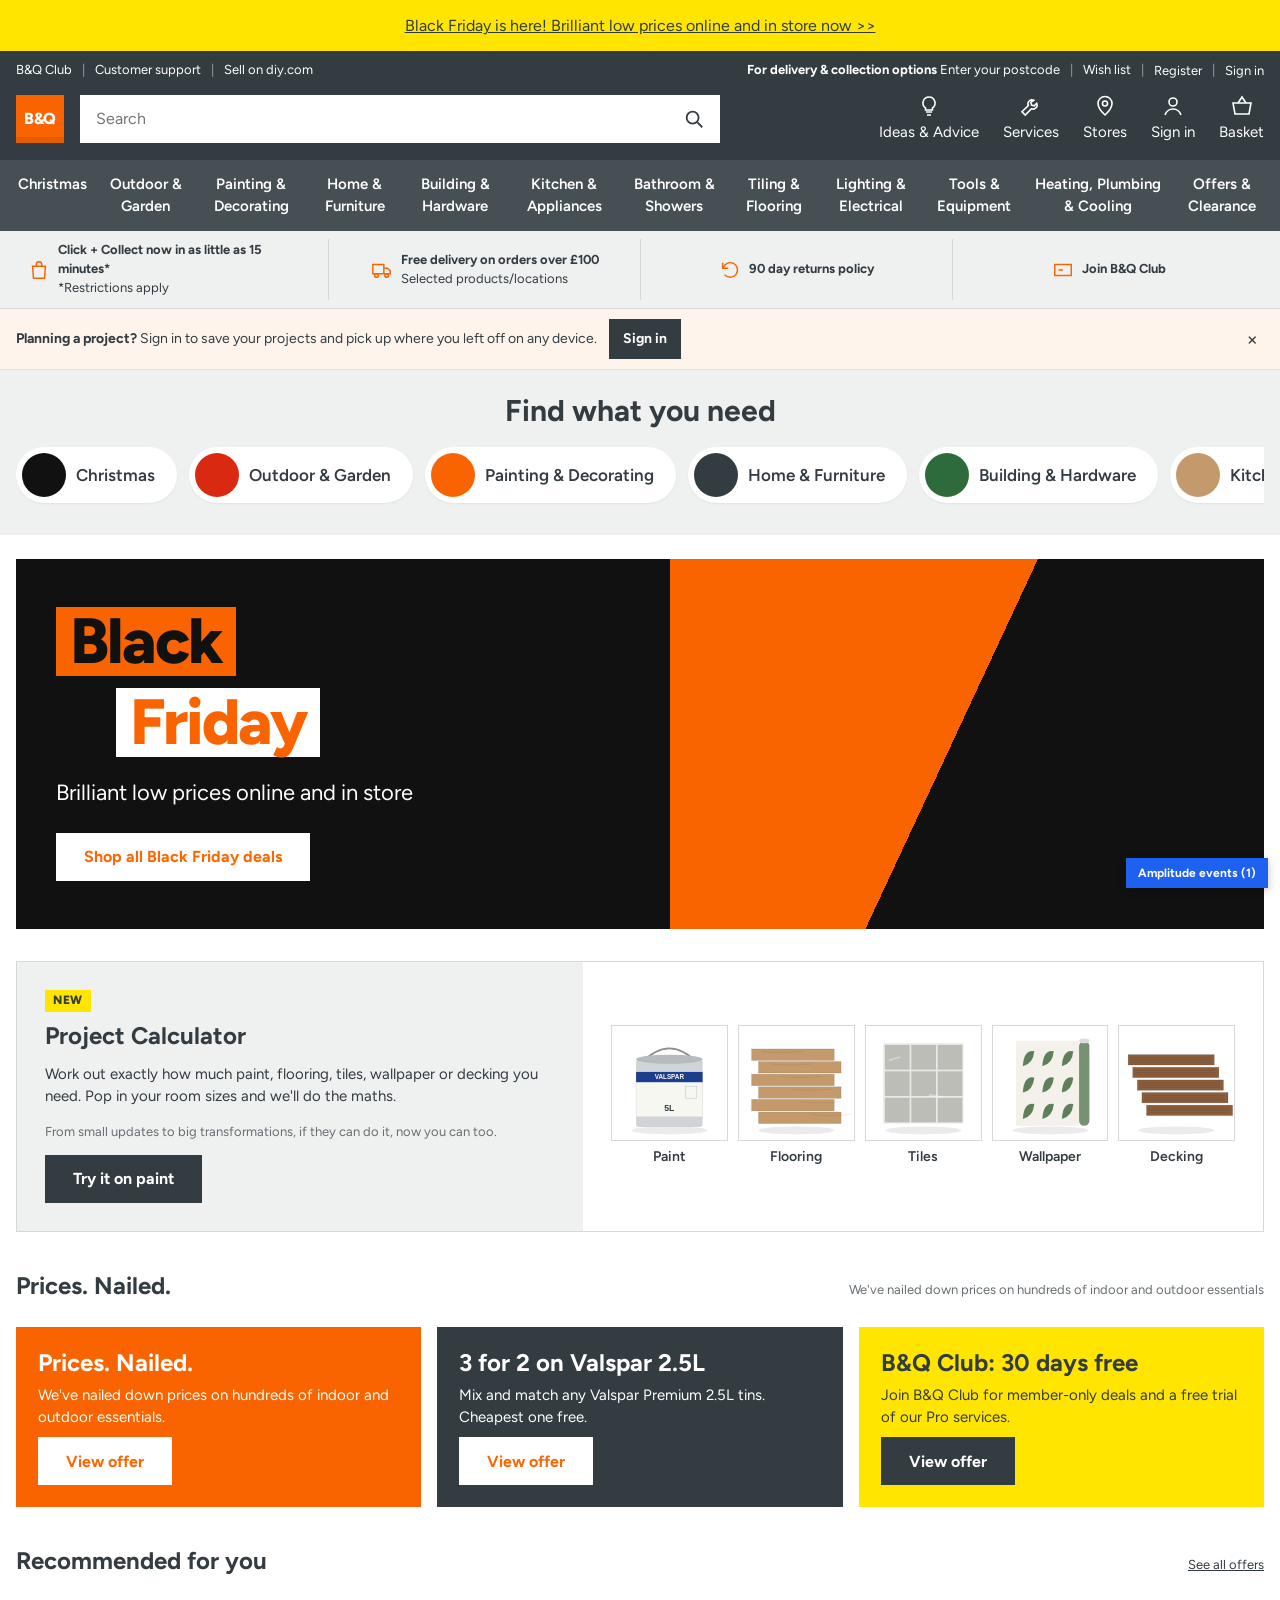
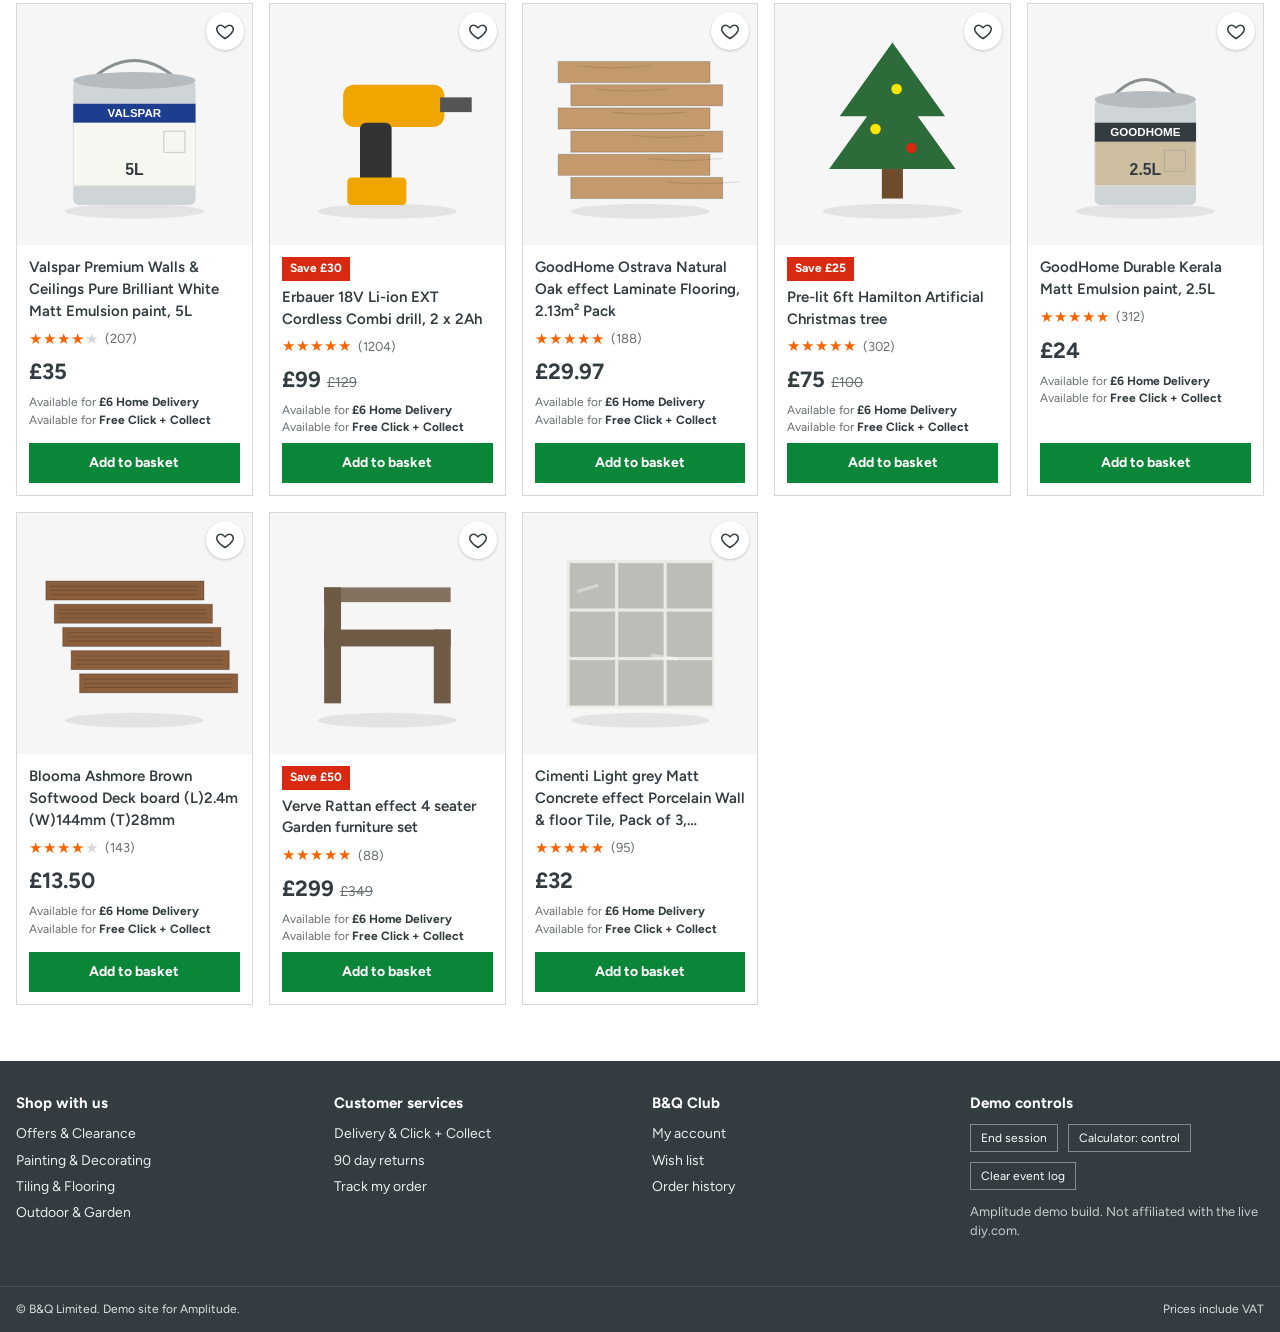
==== index.html @ e7b32d79 "Amplitude demo site for B&Q Co-Authored-By: Claude Opus 5.5 <noreply@anthropic.com>" ====
<!doctype html>
<html lang="en-GB">
<head>
<meta charset="utf-8">
<meta name="viewport" content="width=device-width, initial-scale=1">
<!-- Analytics + Session Replay (unified smart loader) -->
<script src="https://cdn.amplitude.com/script/c4f6abd9bf3540b35420fd5018dab420.js"></script>
<!-- Web Experiment — required for the visual editor to attach -->
<script src="https://cdn.amplitude.com/script/c4f6abd9bf3540b35420fd5018dab420.experiment.js"></script>
<!-- Guides & Surveys -->
<script src="https://cdn.amplitude.com/script/c4f6abd9bf3540b35420fd5018dab420.engagement.js"></script>
<script>
  // Calculator experiment preview override (?calc_variant=treatment|control), applied before first paint.
  // The live treatment is served by Web Experiment flag "calculator-item-search-improvement" (see README).
  (function () { try {
    var q = new URLSearchParams(location.search).get('calc_variant');
    if (q) localStorage.setItem('bq_calc_variant', JSON.stringify(q));
    if (JSON.parse(localStorage.getItem('bq_calc_variant') || 'null') === 'treatment') document.documentElement.classList.add('calc-improved');
  } catch (e) {} })();
  if (window.amplitude) {
    if (window.sessionReplay) amplitude.add(window.sessionReplay.plugin({ sampleRate: 1 }));
    if (window.engagement)    amplitude.add(window.engagement.plugin());
    amplitude.init("c4f6abd9bf3540b35420fd5018dab420", { fetchRemoteConfig: true, autocapture: true });
  }
</script>
<title>DIY Products at Everyday Low Prices at B&amp;Q</title>
<meta name="description" content="DIY products at everyday low prices. Amplitude demo build.">
<link rel="preconnect" href="https://fonts.googleapis.com">
<link rel="preconnect" href="https://fonts.gstatic.com" crossorigin>
<link rel="stylesheet" href="https://fonts.googleapis.com/css2?family=Figtree:wght@400;600;700;800&amp;display=swap">
<link rel="stylesheet" href="./assets/css/app.css">
</head>
<body data-page="home">
<div id="site-header"></div>
<main>
<section class="find"><div class="wrap"><h2>Find what you need</h2><div class="chips" id="chips"></div></div></section>
<div class="wrap" style="padding-top:24px">
  <section class="hero" aria-label="Black Friday">
    <div class="copy">
      <span class="stamp">Black</span><span class="stamp">Friday</span>
      <p>Brilliant low prices online and in store</p>
      <a class="btn btn-promo" href="category.html?c=offers" style="align-self:flex-start">Shop all Black Friday deals</a>
    </div>
    <div class="art" aria-hidden="true"></div>
  </section>
  <section class="section" id="project-calculator">
    <div class="calc-promo">
      <div class="left">
        <span class="tag-new">New</span>
        <h2 style="margin-top:10px">Project Calculator</h2>
        <p>Work out exactly how much paint, flooring, tiles, wallpaper or decking you need. Pop in your room sizes and we'll do the maths.</p>
        <p class="muted small">From small updates to big transformations, if they can do it, now you can too.</p>
        <a class="btn btn-dark" href="product.html?id=ITEM_001#calc">Try it on paint</a>
      </div>
      <div class="right" id="calcTiles"></div>
    </div>
  </section>
  <section class="section"><div class="section-head"><h2>Prices. Nailed.</h2><span class="small muted">We've nailed down prices on hundreds of indoor and outdoor essentials</span></div><div class="offer-grid" id="offers"></div></section>
  <section class="section"><div class="section-head"><h2>Recommended for you</h2><a href="category.html?c=offers" class="small">See all offers</a></div><div class="grid" id="recs"></div></section>
</div>
</main>
<div id="site-footer"></div>
<script src="./assets/js/catalogue.js"></script>
<script src="./assets/js/app.js"></script>
</body>
</html>
---- assets/css/app.css ----
/* B&Q demo — palette captured from diy.com (see brand.md) */
:root {
  --charcoal: #323C41;
  --slate: #464F54;
  --orange: #FA6400;
  --orange-2: #FF6600;
  --green: #098638;
  --green-dark: #076b2c;
  --yellow: #FFE500;
  --red: #D92910;
  --grey: #676E72;
  --grey-2: #8A9092;
  --border: #D6D8D9;
  --surface: #EFF0F0;
  --white: #FFFFFF;
  --font: "Figtree", "Inter", Arial, sans-serif;
  --wrap: 1332px;
}
* { box-sizing: border-box; }
html { -webkit-text-size-adjust: 100%; }
body { margin: 0; font-family: var(--font); color: var(--charcoal); background: var(--white); font-size: 15px; line-height: 1.45; }
a { color: inherit; }
img, svg { max-width: 100%; }
button, input, select { font-family: inherit; font-size: inherit; color: inherit; }
h1, h2, h3 { line-height: 1.15; margin: 0 0 .5em; }
h1 { font-size: 30px; font-weight: 700; }
h2 { font-size: 24px; font-weight: 700; }
h3 { font-size: 18px; font-weight: 700; }
.wrap { max-width: var(--wrap); margin: 0 auto; padding: 0 16px; }
.sr-only { position: absolute; width: 1px; height: 1px; overflow: hidden; clip: rect(0 0 0 0); }
[hidden] { display: none !important; }

/* ---------- Buttons (square corners, bold, solid fill) ---------- */
.btn { display: inline-flex; align-items: center; justify-content: center; gap: 8px; border: 0; border-radius: 0; padding: 12px 28px; font-weight: 700; font-size: 16px; cursor: pointer; text-decoration: none; min-height: 48px; transition: background .15s, color .15s; }
.btn-buy { background: var(--green); color: #fff; }
.btn-buy:hover { background: var(--green-dark); }
.btn-buy:disabled { background: var(--border); color: var(--grey); cursor: not-allowed; }
.btn-orange { background: var(--orange); color: #fff; }
.btn-orange:hover { background: #d95600; }
.btn-promo { background: #fff; color: var(--orange-2); }
.btn-dark { background: var(--charcoal); color: #fff; }
.btn-dark:hover { background: #20282c; }
.btn-outline { background: #fff; color: var(--charcoal); box-shadow: inset 0 0 0 2px var(--charcoal); }
.btn-outline:hover { background: var(--surface); }
.btn-block { width: 100%; }
.btn-sm { padding: 8px 14px; min-height: 40px; font-size: 14px; }
.link { color: var(--charcoal); font-weight: 700; text-decoration: underline; background: none; border: 0; padding: 0; cursor: pointer; }

/* ---------- Header ---------- */
.promo-strip { background: var(--yellow); text-align: center; padding: 14px 16px; font-size: 16px; }
.promo-strip a { text-decoration: underline; }
.site-header { background: var(--charcoal); color: #fff; }
.utility { display: flex; justify-content: space-between; align-items: center; font-size: 13px; padding: 10px 16px 0; gap: 12px; }
.utility nav { display: flex; gap: 10px; align-items: center; flex-wrap: wrap; }
.utility a, .utility button { color: #fff; text-decoration: none; background: none; border: 0; padding: 0; cursor: pointer; font-size: 13px; }
.utility a:hover, .utility button:hover { text-decoration: underline; }
.utility .sep { opacity: .5; }
.mainbar { display: flex; align-items: center; gap: 16px; padding: 14px 16px 16px; }
.logo { flex: 0 0 auto; width: 48px; height: 48px; background: var(--orange); color: #fff; font-weight: 800; font-size: 16px; display: flex; align-items: center; justify-content: center; text-decoration: none; letter-spacing: -.5px; box-shadow: inset 0 -6px 0 rgba(0,0,0,.08); }
.search { flex: 1 1 auto; max-width: 640px; display: flex; background: #fff; }
.search input { flex: 1; border: 0; padding: 0 16px; height: 48px; font-size: 16px; min-width: 0; outline: none; }
.search button { width: 52px; border: 0; background: #fff; cursor: pointer; display: flex; align-items: center; justify-content: center; }
.icons { margin-left: auto; display: flex; gap: 24px; }
.icons a { color: #fff; text-decoration: none; display: flex; flex-direction: column; align-items: center; gap: 4px; font-size: 15px; position: relative; }
.icons a:hover span { text-decoration: underline; }
.icons svg { width: 24px; height: 24px; }
.badge-count { position: absolute; top: -6px; right: -2px; background: var(--orange); color: #fff; font-size: 11px; font-weight: 700; border-radius: 10px; min-width: 18px; height: 18px; display: flex; align-items: center; justify-content: center; padding: 0 4px; }
.deptnav { background: var(--slate); }
.deptnav ul { list-style: none; margin: 0 auto; padding: 0 8px; display: flex; justify-content: space-between; max-width: var(--wrap); }
.deptnav a { display: block; color: #fff; text-decoration: none; font-size: 15px; font-weight: 600; padding: 14px 10px; text-align: center; }
.deptnav a:hover, .deptnav a.active { background: var(--charcoal); }
.usp { background: var(--surface); border-bottom: 1px solid var(--border); }
.usp ul { list-style: none; margin: 0 auto; padding: 8px 16px; display: grid; grid-template-columns: repeat(4, 1fr); max-width: var(--wrap); font-size: 13px; }
.usp li { display: flex; align-items: center; gap: 8px; justify-content: center; padding: 2px 12px; border-left: 1px solid var(--border); }
.usp li:first-child { border-left: 0; }
.usp b { display: block; }
.usp svg { color: var(--orange); flex: 0 0 auto; }

/* ---------- Guest nudge ---------- */
.nudge { background: #FFF4EC; border-bottom: 1px solid #FFD9BF; font-size: 14px; }
.nudge .wrap { display: flex; align-items: center; gap: 12px; padding-top: 10px; padding-bottom: 10px; flex-wrap: wrap; }
.nudge .x { margin-left: auto; background: none; border: 0; font-size: 20px; cursor: pointer; line-height: 1; }

/* ---------- Footer ---------- */
.site-footer { background: var(--charcoal); color: #fff; margin-top: 48px; font-size: 14px; }
.site-footer .cols { display: grid; grid-template-columns: repeat(4, 1fr); gap: 24px; padding: 32px 16px; }
.site-footer h4 { margin: 0 0 10px; font-size: 15px; }
.site-footer ul { list-style: none; margin: 0; padding: 0; }
.site-footer li { margin: 6px 0; }
.site-footer a { color: #fff; text-decoration: none; opacity: .9; }
.site-footer a:hover { text-decoration: underline; }
.site-footer .legal { border-top: 1px solid rgba(255,255,255,.15); padding: 14px 16px; display: flex; justify-content: space-between; gap: 12px; flex-wrap: wrap; opacity: .85; font-size: 12px; }
.demo-tools { display: flex; gap: 10px; align-items: center; flex-wrap: wrap; }
.demo-tools button { background: transparent; color: #fff; border: 1px solid rgba(255,255,255,.4); padding: 6px 10px; cursor: pointer; font-size: 12px; }

/* ---------- Generic layout ---------- */
main { min-height: 50vh; }
.section { padding: 32px 0 8px; }
.section-head { display: flex; align-items: baseline; justify-content: space-between; gap: 12px; margin-bottom: 16px; }
.crumbs { font-size: 13px; color: var(--grey); padding: 14px 0; }
.crumbs a { color: var(--grey); }
.muted { color: var(--grey); }
.small { font-size: 13px; }
.panel { border: 1px solid var(--border); padding: 20px; background: #fff; }

/* ---------- Home ---------- */
.find { background: var(--surface); padding: 24px 0; }
.find h2 { text-align: center; font-size: 30px; }
.chips { display: flex; gap: 12px; overflow-x: auto; padding: 4px 0 8px; scrollbar-width: thin; }
.chip { flex: 0 0 auto; display: flex; align-items: center; gap: 10px; background: #fff; border-radius: 40px; padding: 6px 22px 6px 6px; text-decoration: none; font-weight: 600; font-size: 17px; box-shadow: 0 1px 2px rgba(0,0,0,.06); }
.chip i { width: 44px; height: 44px; border-radius: 50%; display: block; background: var(--orange); }
.hero { display: grid; grid-template-columns: 1.1fr 1fr; background: #111; color: #fff; min-height: 360px; position: relative; overflow: hidden; }
.hero .copy { padding: 48px 40px; display: flex; flex-direction: column; justify-content: center; gap: 12px; position: relative; z-index: 1; }
.hero .stamp { display: inline-block; background: var(--orange); color: #111; font-size: 64px; font-weight: 800; line-height: .95; padding: 4px 14px; align-self: flex-start; letter-spacing: -2px; }
.hero .stamp + .stamp { background: #fff; color: var(--orange); margin-left: 60px; }
.hero p { font-size: 22px; margin: 8px 0 12px; max-width: 420px; }
.hero .art { background: linear-gradient(115deg, var(--orange) 0 48%, #111 48%); }
.offer-grid { display: grid; grid-template-columns: repeat(3, 1fr); gap: 16px; }
.offer-card { background: var(--orange); color: #fff; padding: 22px; display: flex; flex-direction: column; gap: 8px; min-height: 180px; }
.offer-card.alt { background: var(--charcoal); }
.offer-card.alt2 { background: var(--yellow); color: var(--charcoal); }
.offer-card h3 { font-size: 24px; margin: 0; }
.offer-card .btn { margin-top: auto; align-self: flex-start; }
.calc-promo { display: grid; grid-template-columns: 1fr 1.2fr; border: 1px solid var(--border); }
.calc-promo .left { background: var(--surface); padding: 28px; }
.calc-promo .right { padding: 28px; display: grid; grid-template-columns: repeat(5, 1fr); gap: 10px; align-content: center; }
.calc-promo .right a { text-decoration: none; text-align: center; font-weight: 600; font-size: 14px; }
.calc-promo .right .tile { aspect-ratio: 1; border: 1px solid var(--border); display: flex; align-items: center; justify-content: center; margin-bottom: 6px; background: #fff; }
.tag-new { display: inline-block; background: var(--yellow); color: var(--charcoal); font-weight: 800; font-size: 12px; padding: 2px 8px; letter-spacing: .5px; text-transform: uppercase; vertical-align: middle; }

/* ---------- Product cards ---------- */
.grid { display: grid; grid-template-columns: repeat(auto-fill, minmax(220px, 1fr)); gap: 16px; }
.card { border: 1px solid var(--border); display: flex; flex-direction: column; background: #fff; position: relative; }
.card .media { display: block; background: #F6F6F6; aspect-ratio: 1; padding: 12px; }
.card .media svg { width: 100%; height: 100%; }
.card .body { padding: 12px; display: flex; flex-direction: column; gap: 6px; flex: 1; }
.card .name { font-size: 15px; font-weight: 600; text-decoration: none; display: -webkit-box; -webkit-line-clamp: 3; -webkit-box-orient: vertical; overflow: hidden; }
.card .name:hover { text-decoration: underline; }
.card .price { font-size: 22px; font-weight: 700; }
.card .was { color: var(--grey); text-decoration: line-through; font-size: 14px; font-weight: 400; margin-left: 6px; }
.card .avail { font-size: 12px; color: var(--grey); }
.card .avail b { color: var(--charcoal); }
.card .btn { margin-top: auto; }
.wish { position: absolute; top: 8px; right: 8px; width: 38px; height: 38px; border-radius: 50%; border: 0; background: #fff; box-shadow: 0 1px 3px rgba(0,0,0,.2); cursor: pointer; display: flex; align-items: center; justify-content: center; z-index: 1; }
.wish svg { width: 20px; height: 20px; }
.wish.on svg path { fill: var(--orange); stroke: var(--orange); }
.stars { display: inline-flex; align-items: center; gap: 6px; font-size: 13px; color: var(--grey); }
.stars .s { color: var(--orange); letter-spacing: 1px; font-size: 15px; }
.pill { display: inline-block; font-size: 12px; font-weight: 700; padding: 3px 8px; }
.pill-red { background: var(--red); color: #fff; }
.pill-oos { background: var(--surface); color: var(--red); border: 1px solid var(--red); }
.pill-grey { background: var(--surface); color: var(--charcoal); }
.pill-spons { background: #F5F5F5; color: var(--grey); border: 1px solid var(--border); font-weight: 600; }

/* ---------- Category / search ---------- */
.listing { display: grid; grid-template-columns: 240px 1fr; gap: 24px; }
.filters h3 { font-size: 16px; border-bottom: 1px solid var(--border); padding-bottom: 8px; }
.filters label { display: flex; gap: 8px; padding: 6px 0; font-size: 14px; cursor: pointer; }
.toolbar { display: flex; justify-content: space-between; align-items: center; gap: 12px; margin-bottom: 14px; flex-wrap: wrap; }
.toolbar select { border: 1px solid var(--border); padding: 8px 10px; background: #fff; }

/* ---------- Product page ---------- */
.pdp { display: grid; grid-template-columns: 1.1fr 1fr; gap: 32px; }
.pdp .gallery { background: #F6F6F6; aspect-ratio: 1; display: flex; align-items: center; justify-content: center; padding: 40px; position: relative; }
.pdp .gallery svg { width: 100%; height: 100%; }
.pdp h1 { font-size: 26px; }
.pdp .price { font-size: 34px; font-weight: 800; margin: 8px 0 4px; }
.pdp .was { color: var(--grey); text-decoration: line-through; font-size: 18px; font-weight: 400; margin-left: 8px; }
.pdp .viewed { font-size: 13px; color: var(--grey); }
.fulfil { display: grid; grid-template-columns: 1fr 1fr; gap: 10px; margin: 16px 0; }
.fulfil div { border: 1px solid var(--border); padding: 12px; font-size: 14px; }
.fulfil b { display: block; }
.buyrow { display: flex; gap: 10px; align-items: stretch; }
.qty { display: flex; border: 1px solid var(--charcoal); }
.qty button { width: 44px; border: 0; background: #fff; font-size: 20px; cursor: pointer; }
.qty input { width: 52px; border: 0; text-align: center; font-weight: 700; font-size: 16px; -moz-appearance: textfield; }
.qty input::-webkit-outer-spin-button, .qty input::-webkit-inner-spin-button { -webkit-appearance: none; margin: 0; }
.buyrow .btn-buy { flex: 1; }
.wish-inline { width: 52px; border: 1px solid var(--charcoal); background: #fff; cursor: pointer; display: flex; align-items: center; justify-content: center; }
.wish-inline.on svg path { fill: var(--orange); stroke: var(--orange); }
.offer-pill { margin: 10px 0; display: flex; gap: 10px; align-items: center; background: #FFF4EC; border-left: 4px solid var(--orange); padding: 10px 12px; font-size: 14px; }
.accordion { border-top: 1px solid var(--border); margin-top: 24px; }
.accordion details { border-bottom: 1px solid var(--border); }
.accordion summary { padding: 16px 4px; font-weight: 700; font-size: 17px; cursor: pointer; list-style: none; display: flex; justify-content: space-between; }
.accordion summary::-webkit-details-marker { display: none; }
.accordion summary::after { content: "+"; font-size: 22px; line-height: 1; }
.accordion details[open] summary::after { content: "−"; }
.accordion .inner { padding: 0 4px 18px; font-size: 15px; }
.review { border-top: 1px solid var(--surface); padding: 12px 0; }
.specs { width: 100%; border-collapse: collapse; font-size: 14px; }
.specs td { padding: 8px; border-bottom: 1px solid var(--surface); }
.specs td:first-child { color: var(--grey); width: 45%; }

/* ---------- Project Calculator ---------- */
.calc { border: 2px solid var(--charcoal); margin: 20px 0; background: #fff; }
.calc-toggle { width: 100%; display: flex; align-items: center; gap: 12px; padding: 14px 16px; background: var(--surface); border: 0; cursor: pointer; text-align: left; }
.calc-toggle .ico { width: 40px; height: 40px; background: var(--orange); color: #fff; display: flex; align-items: center; justify-content: center; flex: 0 0 auto; }
.calc-toggle b { display: block; font-size: 17px; }
.calc-toggle .chev { margin-left: auto; font-size: 22px; transition: transform .2s; }
.calc.open .calc-toggle .chev { transform: rotate(180deg); }
.calc-body { padding: 16px; }
.calc-fields { display: grid; grid-template-columns: repeat(4, 1fr); gap: 12px; }
.field label { display: block; font-size: 13px; font-weight: 700; margin-bottom: 4px; }
.field input, .field select { width: 100%; height: 48px; border: 1px solid var(--grey-2); border-radius: 0; padding: 0 10px; font-size: 16px; background: #fff; }
.field input:focus, .field select:focus, .search input:focus-visible { outline: 3px solid #8FC3FF; outline-offset: 0; }
.calc-actions { margin-top: 14px; display: flex; gap: 12px; align-items: center; flex-wrap: wrap; }
.calc-result { margin-top: 18px; border-top: 1px solid var(--border); padding-top: 16px; }
.calc-answer { display: flex; align-items: baseline; gap: 10px; flex-wrap: wrap; }
.calc-answer .big { font-size: 30px; font-weight: 800; }
.calc-answer .sub { color: var(--grey); }
.calc-search { margin-top: 14px; }
.calc-search form { display: flex; border: 2px solid var(--charcoal); }
.calc-search input { flex: 1; min-width: 0; border: 0; height: 48px; padding: 0 12px; font-size: 16px; outline: none; }
.calc-search form button { border: 0; background: var(--charcoal); color: #fff; padding: 0 18px; font-weight: 700; cursor: pointer; }
.calc-results { margin-top: 12px; display: flex; flex-direction: column; gap: 8px; max-height: 520px; overflow: auto; }
.calc-results .count { font-size: 13px; color: var(--grey); }
.calc-item { display: grid; grid-template-columns: 64px 1fr auto; gap: 10px; align-items: center; border: 1px solid var(--border); padding: 8px; }
.calc-item .thumb { width: 64px; height: 64px; background: #F6F6F6; padding: 4px; }
.calc-item .thumb svg { width: 100%; height: 100%; }
.calc-item .t { font-size: 14px; font-weight: 600; line-height: 1.3; }
.calc-item .t a { text-decoration: none; }
.calc-item .meta { font-size: 12px; color: var(--grey); display: flex; gap: 6px; flex-wrap: wrap; align-items: center; margin-top: 4px; }
.calc-item .p { font-weight: 800; font-size: 17px; text-align: right; }
.calc-item .btn { margin-top: 6px; }
/* Experiment treatment: hidden by default; shown when the Web Experiment variant (or ?calc_variant=treatment) adds .calc-improved to <html>. */
.calc-reco { display: none; margin-top: 14px; border: 2px solid var(--green); background: #F1FAF4; padding: 14px; }
.calc-improved .calc-reco { display: block; }
.calc-reco .row { display: grid; grid-template-columns: 72px 1fr; gap: 12px; align-items: center; }
.calc-reco .thumb { width: 72px; height: 72px; background: #fff; padding: 4px; }
.calc-reco .lbl { font-size: 12px; font-weight: 800; color: var(--green); text-transform: uppercase; letter-spacing: .4px; }
.calc-reco .ttl { font-weight: 700; font-size: 16px; }
.calc-reco .btn { margin-top: 12px; }

/* ---------- Basket / checkout ---------- */
.two-col { display: grid; grid-template-columns: 1fr 380px; gap: 28px; align-items: start; }
.line { display: grid; grid-template-columns: 96px 1fr auto; gap: 14px; padding: 16px 0; border-bottom: 1px solid var(--border); align-items: start; }
.line .thumb { width: 96px; height: 96px; background: #F6F6F6; padding: 6px; }
.line .thumb svg { width: 100%; height: 100%; }
.line .controls { display: flex; gap: 12px; align-items: center; margin-top: 10px; }
.summary { position: sticky; top: 16px; }
.summary .row { display: flex; justify-content: space-between; padding: 6px 0; font-size: 15px; }
.summary .total { font-size: 20px; font-weight: 800; border-top: 1px solid var(--border); margin-top: 8px; padding-top: 12px; }
.voucher { display: flex; gap: 8px; margin: 12px 0; }
.voucher input { flex: 1; min-width: 0; height: 44px; border: 1px solid var(--grey-2); padding: 0 10px; text-transform: uppercase; }
.msg-ok { color: var(--green); font-size: 13px; font-weight: 700; }
.msg-err { color: var(--red); font-size: 13px; font-weight: 700; }
.choice { display: flex; gap: 12px; border: 1px solid var(--border); padding: 14px; cursor: pointer; margin-bottom: 10px; align-items: flex-start; }
.choice:has(input:checked) { border: 2px solid var(--charcoal); padding: 13px; background: #FAFAFA; }
.choice input { margin-top: 4px; width: 18px; height: 18px; accent-color: var(--green); }
.form-grid { display: grid; grid-template-columns: 1fr 1fr; gap: 12px; }
.step { margin-bottom: 24px; }
.step h2 { font-size: 20px; display: flex; gap: 10px; align-items: center; }
.step h2 .n { width: 28px; height: 28px; background: var(--charcoal); color: #fff; display: inline-flex; align-items: center; justify-content: center; font-size: 15px; }
.confirm { text-align: center; padding: 48px 16px; }
.confirm .tick { width: 72px; height: 72px; border-radius: 50%; background: var(--green); color: #fff; font-size: 40px; display: inline-flex; align-items: center; justify-content: center; }

/* ---------- Modal ---------- */
.modal-back { position: fixed; inset: 0; background: rgba(20,25,28,.6); display: flex; align-items: center; justify-content: center; z-index: 50; padding: 16px; }
.modal { background: #fff; width: 100%; max-width: 480px; max-height: 92vh; overflow: auto; position: relative; }
.modal.wide { max-width: 720px; }
.modal header { display: flex; align-items: center; justify-content: space-between; padding: 16px 20px; border-bottom: 1px solid var(--border); }
.modal header h2 { margin: 0; font-size: 20px; }
.modal .close { background: none; border: 0; font-size: 28px; line-height: 1; cursor: pointer; }
.modal .content { padding: 20px; }
.modal .field { margin-bottom: 14px; }
.idbox { background: var(--surface); padding: 12px; font-family: ui-monospace, Menlo, monospace; font-size: 15px; word-break: break-all; border-left: 4px solid var(--orange); }
.check { display: flex; gap: 10px; align-items: center; font-size: 14px; margin: 12px 0; }
.check input { width: 18px; height: 18px; accent-color: var(--green); }
.mini-recs { display: grid; grid-template-columns: repeat(3, 1fr); gap: 10px; margin-top: 10px; }
.mini-recs a { text-decoration: none; font-size: 13px; border: 1px solid var(--border); padding: 8px; display: block; }
.mini-recs a:hover { border-color: var(--charcoal); }
.mini-recs .thumb { aspect-ratio: 1; background: #F6F6F6; margin-bottom: 6px; padding: 4px; }
.mini-recs .thumb svg { width: 100%; height: 100%; }

/* ---------- Toast & event stream ---------- */
.toast { position: fixed; left: 50%; bottom: 24px; transform: translateX(-50%); background: var(--charcoal); color: #fff; padding: 12px 18px; z-index: 60; font-weight: 600; box-shadow: 0 4px 16px rgba(0,0,0,.2); max-width: calc(100% - 32px); }
.evlog { position: fixed; right: 12px; bottom: 12px; z-index: 40; font-size: 12px; font-family: ui-monospace, Menlo, monospace; }
.evlog > button { background: #1E61F0; color: #fff; border: 0; padding: 8px 12px; cursor: pointer; font-weight: 700; box-shadow: 0 2px 8px rgba(0,0,0,.25); font-family: var(--font); }
.evlog .list { position: absolute; right: 0; bottom: 42px; width: min(380px, calc(100vw - 24px)); max-height: 50vh; overflow: auto; background: #0F1A2E; color: #E6EDFF; padding: 8px; box-shadow: 0 4px 20px rgba(0,0,0,.3); }
.evlog .ev { border-bottom: 1px solid rgba(255,255,255,.08); padding: 6px 4px; }
.evlog .ev b { color: #7FB0FF; }
.evlog .ev.friction b { color: #FFB27F; }
.evlog .ev pre { margin: 4px 0 0; white-space: pre-wrap; color: #B9C6E4; font-size: 11px; }

/* ---------- Responsive ---------- */
@media (max-width: 1100px) {
  .deptnav ul { justify-content: flex-start; overflow-x: auto; }
  .deptnav a { white-space: nowrap; }
  .icons { gap: 14px; }
  .icons .hide-md { display: none; }
}
@media (max-width: 860px) {
  .utility .left, .utility .postcode { display: none; }
  .utility { justify-content: flex-end; }
  .mainbar { flex-wrap: wrap; gap: 10px; padding-top: 10px; }
  .search { order: 3; flex-basis: 100%; max-width: none; }
  .icons { gap: 16px; }
  .icons a { font-size: 12px; }
  .icons .hide-sm { display: none; }
  .usp ul { grid-template-columns: 1fr 1fr; gap: 6px; }
  .usp li { border-left: 0; justify-content: flex-start; padding: 2px 0; }
  .hero { grid-template-columns: 1fr; min-height: 0; }
  .hero .art { display: none; }
  .hero .copy { padding: 28px 20px; }
  .hero .stamp { font-size: 44px; }
  .hero .stamp + .stamp { margin-left: 30px; }
  .offer-grid { grid-template-columns: 1fr; }
  .calc-promo { grid-template-columns: 1fr; }
  .calc-promo .right { grid-template-columns: repeat(5, 1fr); padding: 16px; gap: 6px; }
  .calc-promo .right a { font-size: 12px; }
  .listing { grid-template-columns: 1fr; }
  .filters { display: none; }
  .pdp { grid-template-columns: 1fr; gap: 16px; }
  .pdp .gallery { padding: 24px; max-height: 360px; }
  .two-col { grid-template-columns: 1fr; }
  .summary { position: static; }
  .site-footer .cols { grid-template-columns: 1fr 1fr; }
  .grid { grid-template-columns: repeat(2, 1fr); gap: 10px; }
  .card .price { font-size: 19px; }
  .card .body { padding: 10px; }
  .card .btn { padding: 10px; font-size: 14px; }
  h1 { font-size: 24px; }
}
@media (max-width: 560px) {
  .calc-fields { grid-template-columns: 1fr 1fr; }
  .calc-results { max-height: none; overflow: visible; }
  .fulfil { grid-template-columns: 1fr; }
  .form-grid { grid-template-columns: 1fr; }
  .line { grid-template-columns: 72px 1fr; }
  .line .thumb { width: 72px; height: 72px; }
  .line .lp { grid-column: 2; }
  .calc-item { grid-template-columns: 52px 1fr; }
  .calc-item .thumb { width: 52px; height: 52px; }
  .calc-item .buy { grid-column: 1 / -1; display: flex; justify-content: space-between; align-items: center; gap: 10px; }
  .calc-item .buy .btn { margin-top: 0; }
  .mini-recs { grid-template-columns: repeat(3, 1fr); }
  .pdp .price { font-size: 28px; }
}
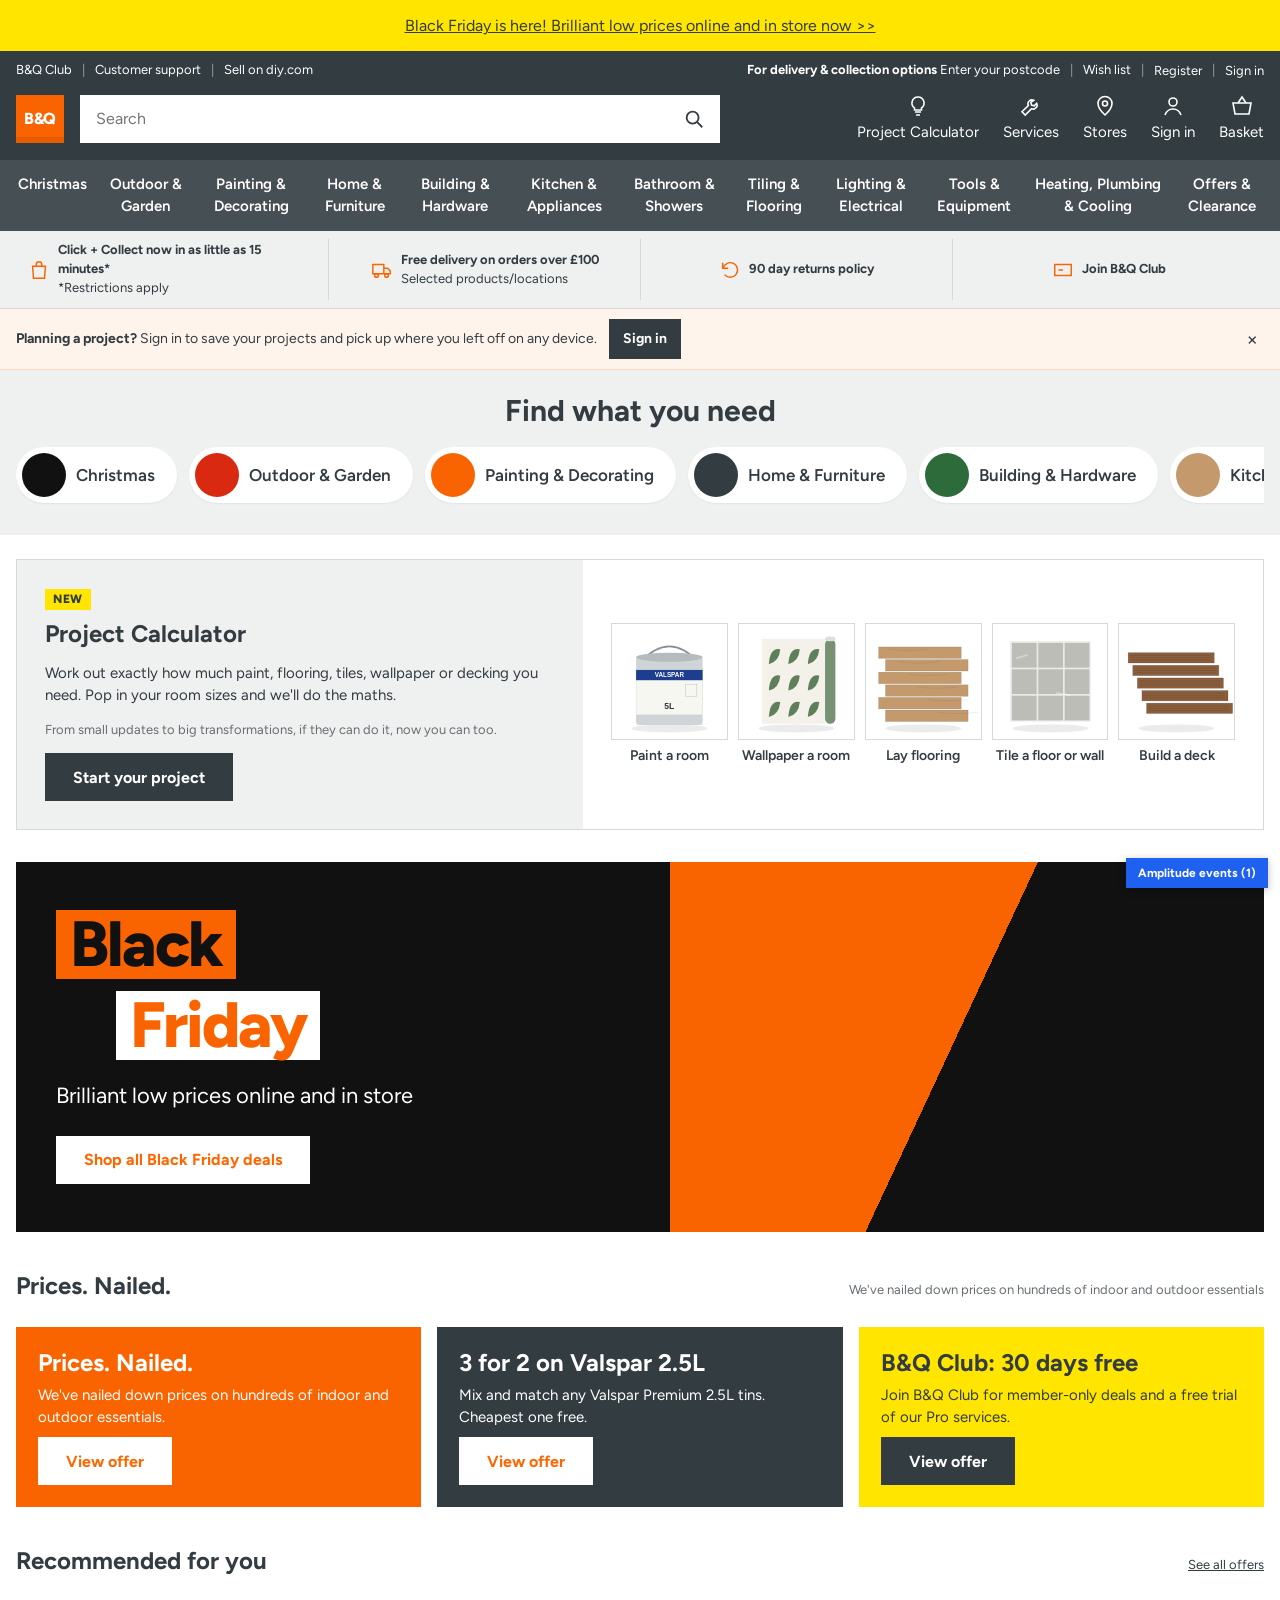
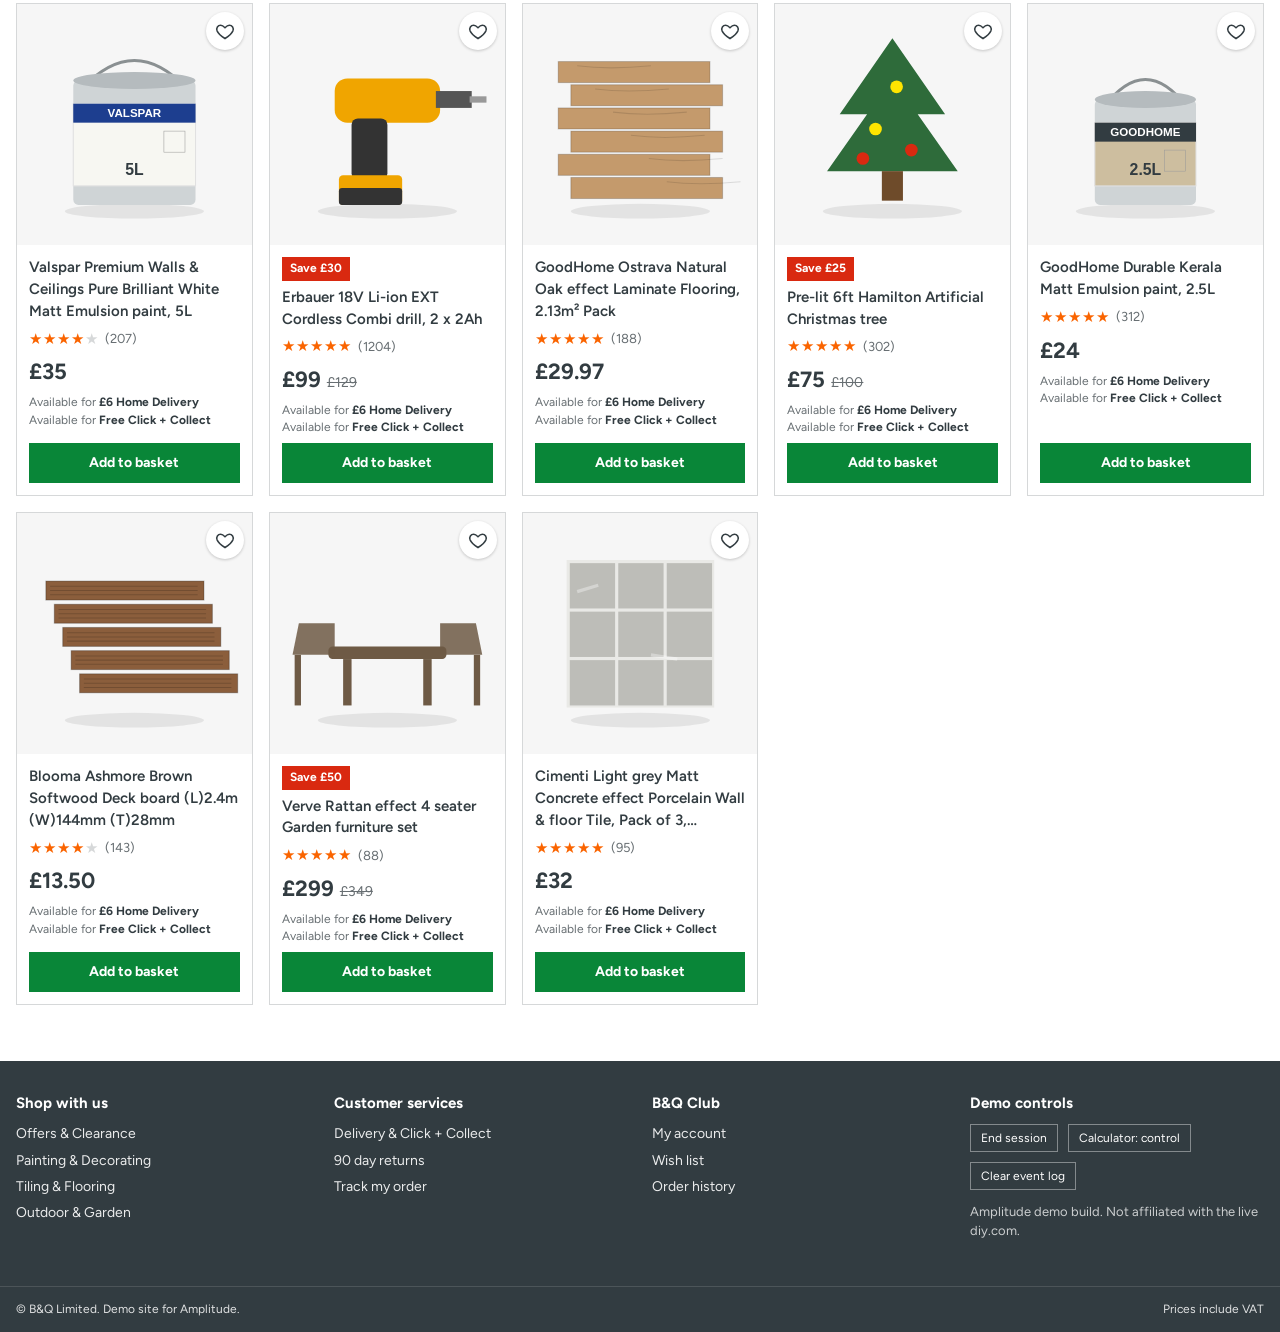
==== commit bb0528a2: "Standalone Project Calculator page; search returns obvious non-paint junk - Calculator moves off pro" ====
--- a/index.html
+++ b/index.html
@@ -35,25 +35,28 @@
 <main>
 <section class="find"><div class="wrap"><h2>Find what you need</h2><div class="chips" id="chips"></div></div></section>
 <div class="wrap" style="padding-top:24px">
-  <section class="hero" aria-label="Black Friday">
+  <section id="project-calculator">
+    <div class="calc-promo">
+      <div class="left">
+        <span class="tag-new">New</span>
+        <h2 style="margin-top:10px">Project Calculator</h2>
+        <p>Work out exactly how much paint, flooring, tiles, wallpaper or decking you need. Pop in your room sizes and we'll do the maths.</p>
+        <p class="muted small">From small updates to big transformations, if they can do it, now you can too.</p>
+        <a class="btn btn-dark" href="calculator.html">Start your project</a>
+      </div>
+      <div class="right" id="calcTiles"></div>
+    </div>
+  </section>
+  <section class="section" id="recentSec" hidden><div class="section-head"><h2>Recently viewed</h2></div><div class="grid" id="recent"></div></section>
+  <section class="section">
+  <div class="hero" aria-label="Black Friday">
     <div class="copy">
       <span class="stamp">Black</span><span class="stamp">Friday</span>
       <p>Brilliant low prices online and in store</p>
       <a class="btn btn-promo" href="category.html?c=offers" style="align-self:flex-start">Shop all Black Friday deals</a>
     </div>
     <div class="art" aria-hidden="true"></div>
-  </section>
-  <section class="section" id="project-calculator">
-    <div class="calc-promo">
-      <div class="left">
-        <span class="tag-new">New</span>
-        <h2 style="margin-top:10px">Project Calculator</h2>
-        <p>Work out exactly how much paint, flooring, tiles, wallpaper or decking you need. Pop in your room sizes and we'll do the maths.</p>
-        <p class="muted small">From small updates to big transformations, if they can do it, now you can too.</p>
-        <a class="btn btn-dark" href="product.html?id=ITEM_001#calc">Try it on paint</a>
-      </div>
-      <div class="right" id="calcTiles"></div>
-    </div>
+  </div>
   </section>
   <section class="section"><div class="section-head"><h2>Prices. Nailed.</h2><span class="small muted">We've nailed down prices on hundreds of indoor and outdoor essentials</span></div><div class="offer-grid" id="offers"></div></section>
   <section class="section"><div class="section-head"><h2>Recommended for you</h2><a href="category.html?c=offers" class="small">See all offers</a></div><div class="grid" id="recs"></div></section>
--- a/assets/css/app.css
+++ b/assets/css/app.css
@@ -212,7 +212,9 @@
 .calc-search form { display: flex; border: 2px solid var(--charcoal); }
 .calc-search input { flex: 1; min-width: 0; border: 0; height: 48px; padding: 0 12px; font-size: 16px; outline: none; }
 .calc-search form button { border: 0; background: var(--charcoal); color: #fff; padding: 0 18px; font-weight: 700; cursor: pointer; }
-.calc-results { margin-top: 12px; display: flex; flex-direction: column; gap: 8px; max-height: 520px; overflow: auto; }
+.calc-results { margin-top: 12px; display: flex; flex-direction: column; gap: 8px; }
+#calcList { display: flex; flex-direction: column; gap: 8px; }
+#calcMore { align-self: flex-start; }
 .calc-results .count { font-size: 13px; color: var(--grey); }
 .calc-item { display: grid; grid-template-columns: 64px 1fr auto; gap: 10px; align-items: center; border: 1px solid var(--border); padding: 8px; }
 .calc-item .thumb { width: 64px; height: 64px; background: #F6F6F6; padding: 4px; }
@@ -336,3 +338,30 @@
   .mini-recs { grid-template-columns: repeat(3, 1fr); }
   .pdp .price { font-size: 28px; }
 }
+
+/* ---------- Standalone Project Calculator page ---------- */
+.calc-hero { background: var(--surface); padding: 24px; margin-bottom: 8px; border-left: 6px solid var(--orange); }
+.calc-hero h1 { margin: 8px 0 6px; }
+.calc-hero p { margin: 0; font-size: 17px; }
+.calc-step { font-size: 20px; display: flex; gap: 10px; align-items: center; margin: 24px 0 12px; }
+.calc-step .n { width: 30px; height: 30px; background: var(--charcoal); color: #fff; display: inline-flex; align-items: center; justify-content: center; font-size: 16px; }
+.calc-types { display: grid; grid-template-columns: repeat(5, 1fr); gap: 10px; }
+.calc-type { background: #fff; border: 2px solid var(--border); padding: 10px; cursor: pointer; font-weight: 700; font-size: 15px; display: flex; flex-direction: column; align-items: center; gap: 6px; }
+.calc-type .tile { width: 72px; height: 72px; display: block; }
+.calc-type .tile svg { width: 100%; height: 100%; }
+.calc-type:hover { border-color: var(--grey-2); }
+.calc-type.on { border-color: var(--charcoal); box-shadow: inset 0 -4px 0 var(--orange); background: #FFF8F2; }
+.calc { margin-top: 0; }
+.calc-item { grid-template-columns: 96px 1fr auto; }
+.calc-item .thumb { width: 96px; height: 96px; padding: 6px; }
+.calc-item .dept { font-size: 12px; font-weight: 700; color: var(--grey); text-transform: uppercase; letter-spacing: .3px; margin-top: 3px; }
+@media (max-width: 860px) {
+  .calc-types { grid-template-columns: repeat(5, minmax(92px, 1fr)); overflow-x: auto; padding-bottom: 4px; }
+  .calc-type { font-size: 13px; }
+  .calc-type .tile { width: 52px; height: 52px; }
+}
+@media (max-width: 560px) {
+  .calc-item { grid-template-columns: 80px 1fr; }
+  .calc-item .thumb { width: 80px; height: 80px; }
+  .calc-hero { padding: 16px; }
+}
